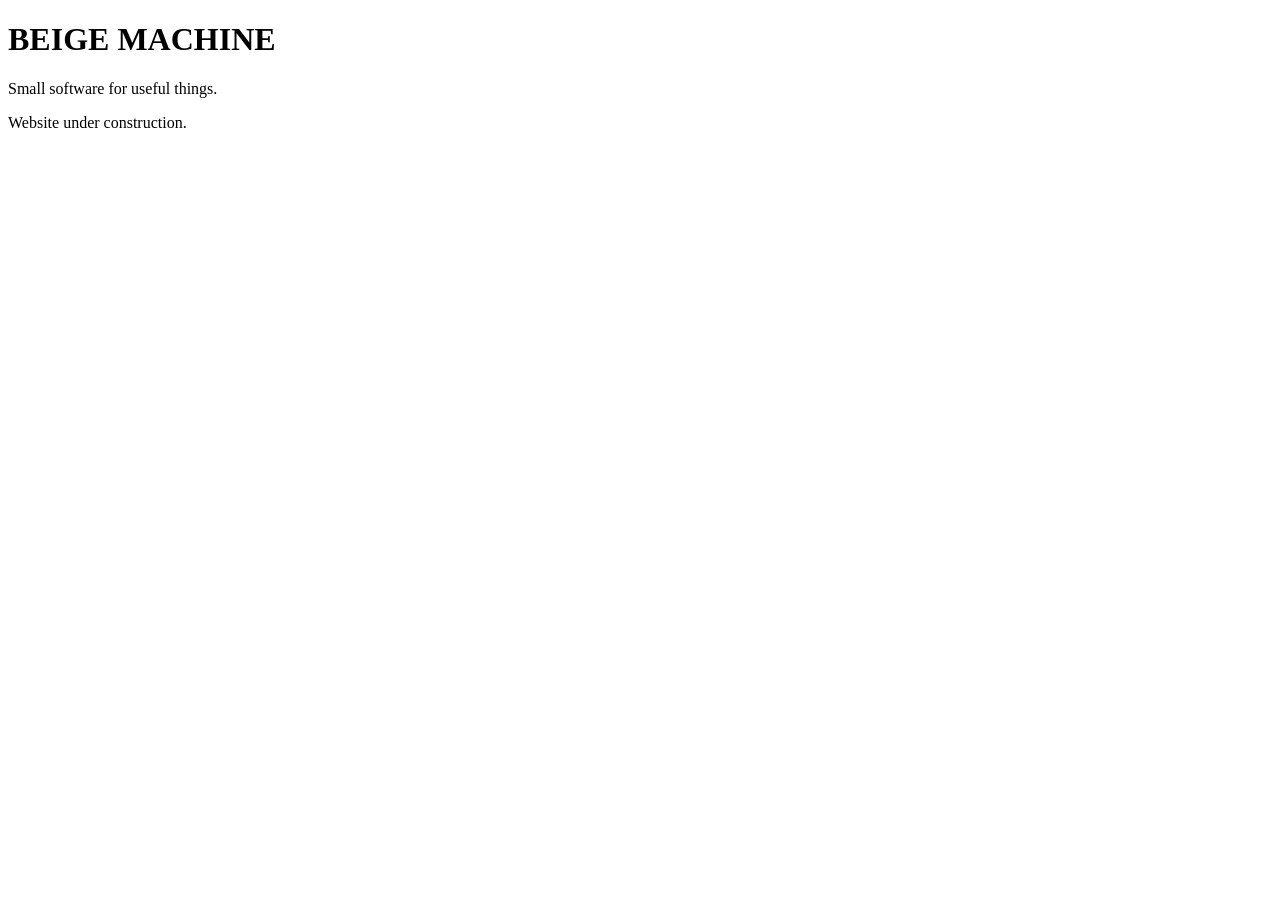
==== index.html @ 0a3298a4 "Create index.html" ====
<!DOCTYPE html>
<html lang="en">
<head>
  <meta charset="UTF-8">
  <meta name="viewport" content="width=device-width, initial-scale=1.0">
  <title>Beige Machine</title>
</head>
<body>
  <h1>BEIGE MACHINE</h1>
  <p>Small software for useful things.</p>
  <p>Website under construction.</p>
</body>
</html>
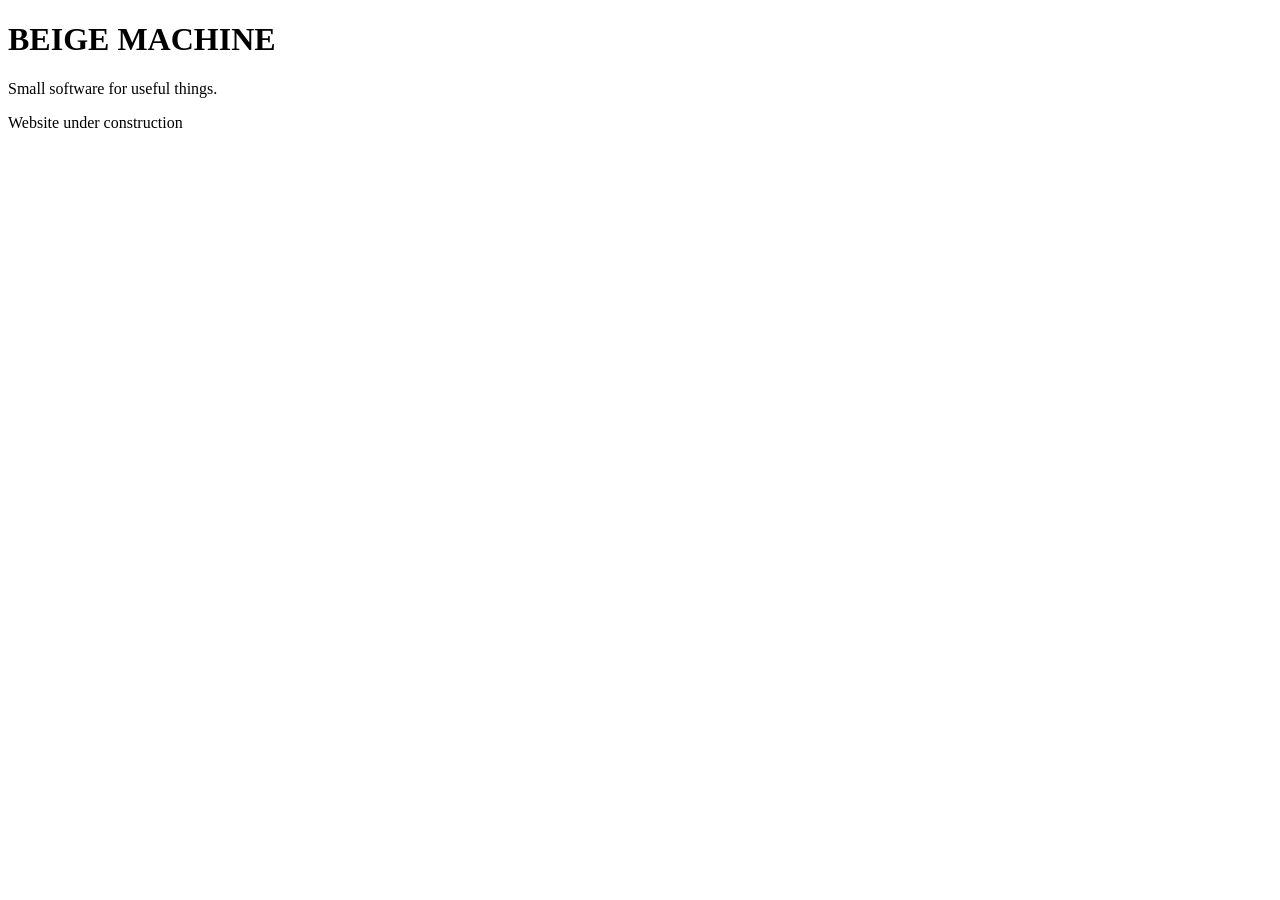
==== commit 4173e84f: "Update index.html" ====
--- a/index.html
+++ b/index.html
@@ -4,10 +4,17 @@
   <meta charset="UTF-8">
   <meta name="viewport" content="width=device-width, initial-scale=1.0">
   <title>Beige Machine</title>
+  <link rel="stylesheet" href="style.css">
 </head>
+
 <body>
-  <h1>BEIGE MACHINE</h1>
-  <p>Small software for useful things.</p>
-  <p>Website under construction.</p>
+  <main>
+    <h1>BEIGE MACHINE</h1>
+    <p class="tagline">Small software for useful things.</p>
+
+    <div class="construction">
+      Website under construction
+    </div>
+  </main>
 </body>
 </html>
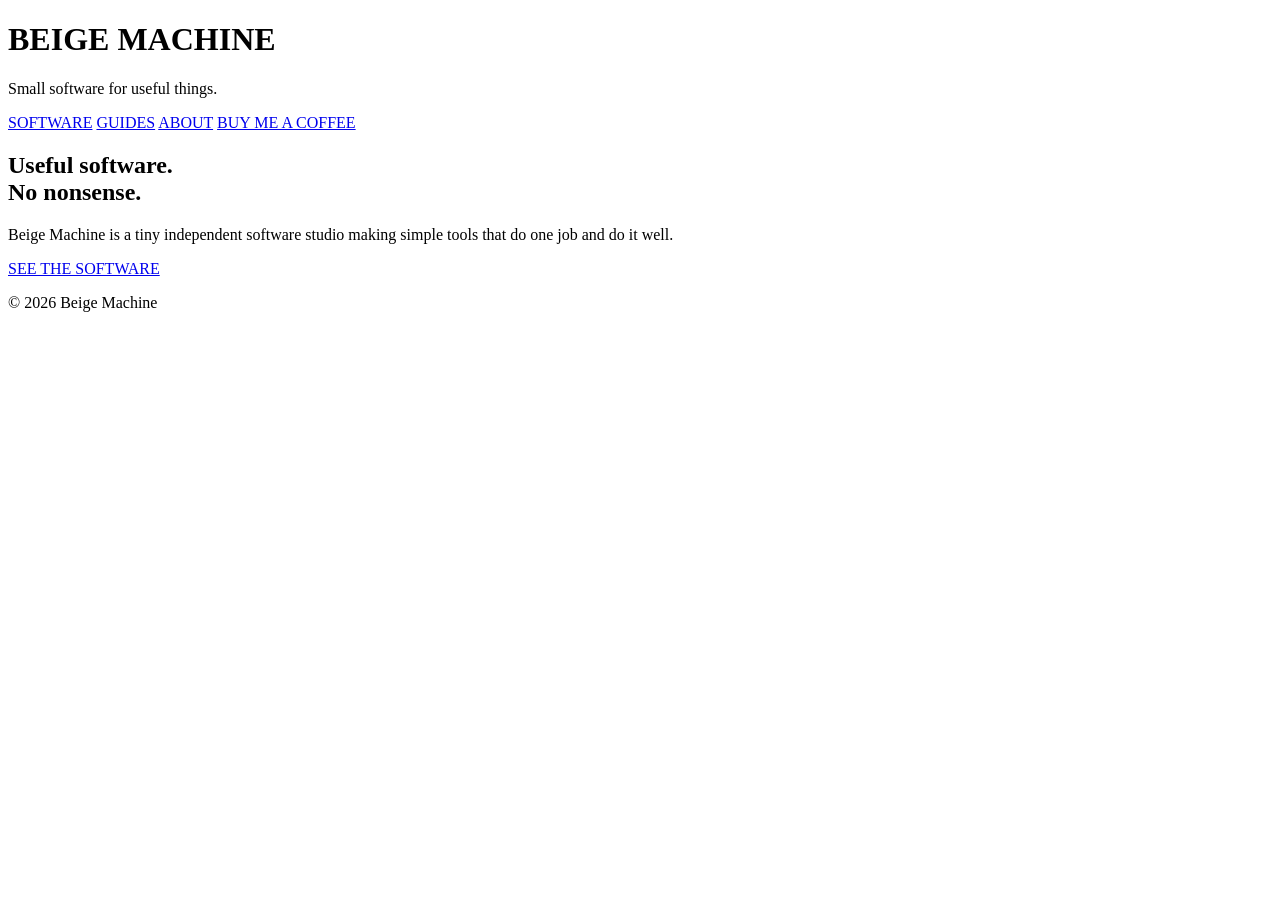
==== commit e216d0e2: "Update index.html" ====
--- a/index.html
+++ b/index.html
@@ -3,18 +3,46 @@
 <head>
   <meta charset="UTF-8">
   <meta name="viewport" content="width=device-width, initial-scale=1.0">
-  <title>Beige Machine</title>
+  <title>Beige Machine — Small software for useful things.</title>
   <link rel="stylesheet" href="style.css">
 </head>
 
 <body>
-  <main>
-    <h1>BEIGE MACHINE</h1>
-    <p class="tagline">Small software for useful things.</p>
 
-    <div class="construction">
-      Website under construction
-    </div>
-  </main>
+  <div class="container">
+
+    <header>
+      <h1>BEIGE MACHINE</h1>
+      <p class="tagline">Small software for useful things.</p>
+
+      <nav>
+        <a href="#">SOFTWARE</a>
+        <a href="#">GUIDES</a>
+        <a href="#">ABOUT</a>
+        <a href="#">BUY ME A COFFEE</a>
+      </nav>
+    </header>
+
+    <main>
+
+      <section class="hero">
+        <h2>Useful software.<br>No nonsense.</h2>
+
+        <p>
+          Beige Machine is a tiny independent software studio
+          making simple tools that do one job and do it well.
+        </p>
+
+        <a class="button" href="#">SEE THE SOFTWARE</a>
+      </section>
+
+    </main>
+
+    <footer>
+      <p>© 2026 Beige Machine</p>
+    </footer>
+
+  </div>
+
 </body>
 </html>
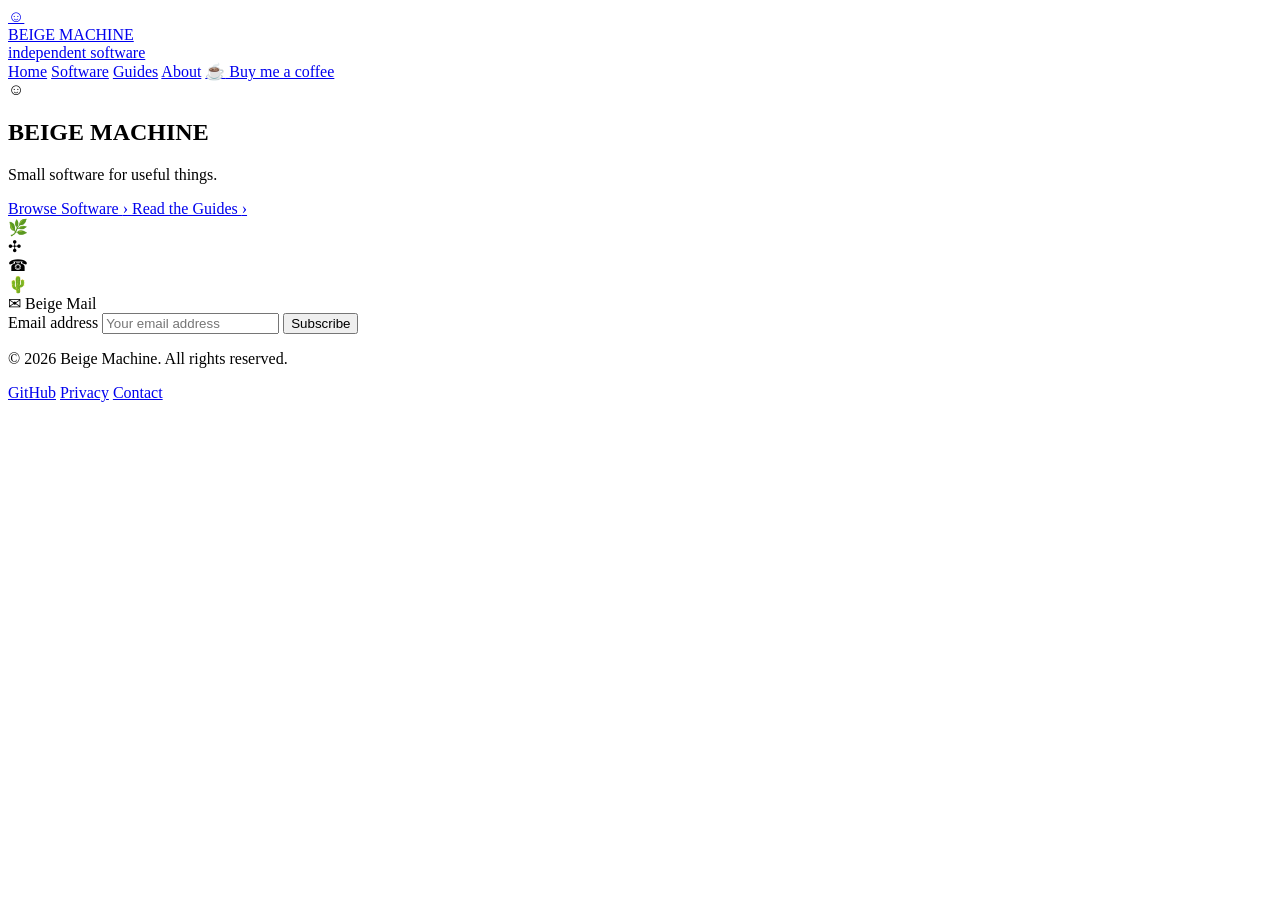
==== commit 695ed007: "Update index.html" ====
--- a/index.html
+++ b/index.html
@@ -9,40 +9,168 @@
 
 <body>
 
-  <div class="container">
+<div class="page">
 
-    <header>
-      <h1>BEIGE MACHINE</h1>
-      <p class="tagline">Small software for useful things.</p>
+    <!-- HEADER -->
+    <header class="site-header">
 
-      <nav>
-        <a href="#">SOFTWARE</a>
-        <a href="#">GUIDES</a>
-        <a href="#">ABOUT</a>
-        <a href="#">BUY ME A COFFEE</a>
-      </nav>
+        <a class="brand" href="#">
+            <div class="brand-computer">
+                <div class="brand-screen">☺</div>
+            </div>
+
+            <div class="brand-text">
+                <div class="brand-name">BEIGE MACHINE</div>
+                <div class="brand-subtitle">independent software</div>
+            </div>
+        </a>
+
+        <nav class="main-nav">
+            <a class="active" href="#">Home</a>
+            <a href="#">Software</a>
+            <a href="#">Guides</a>
+            <a href="#">About</a>
+
+            <span class="nav-divider"></span>
+
+            <a class="coffee" href="#">
+                <span class="coffee-icon">☕</span>
+                Buy me a coffee
+            </a>
+        </nav>
+
     </header>
 
+
+    <!-- MAIN HOMEPAGE -->
     <main>
 
-      <section class="hero">
-        <h2>Useful software.<br>No nonsense.</h2>
+        <section class="hero">
 
-        <p>
-          Beige Machine is a tiny independent software studio
-          making simple tools that do one job and do it well.
-        </p>
+            <div class="hero-computer" aria-hidden="true">
+                <div class="computer-monitor">
+                    <div class="computer-screen">
+                        <div class="smiley">☺</div>
+                    </div>
+                </div>
 
-        <a class="button" href="#">SEE THE SOFTWARE</a>
-      </section>
+                <div class="computer-tower"></div>
+                <div class="computer-keyboard"></div>
+                <div class="computer-mouse"></div>
+            </div>
+
+
+            <h1>BEIGE MACHINE</h1>
+
+            <p class="tagline">
+                Small software for useful things.
+            </p>
+
+
+            <div class="hero-buttons">
+
+                <a class="button button-primary" href="#">
+                    Browse Software
+                    <span>›</span>
+                </a>
+
+                <a class="button button-secondary" href="#">
+                    Read the Guides
+                    <span>›</span>
+                </a>
+
+            </div>
+
+        </section>
+
+
+        <!-- RETRO DESK -->
+        <section class="desk" aria-hidden="true">
+
+            <div class="desk-left">
+
+                <div class="plant">
+                    <div class="plant-leaves">🌿</div>
+                    <div class="plant-pot"></div>
+                </div>
+
+                <div class="disk-stack">
+                    <div class="disk"></div>
+                    <div class="disk"></div>
+                    <div class="disk"></div>
+                    <div class="disk"></div>
+                </div>
+
+                <div class="fan">
+                    <div class="fan-head">✣</div>
+                    <div class="fan-stand"></div>
+                </div>
+
+            </div>
+
+
+            <div class="desk-right">
+
+                <div class="telephone">
+                    ☎
+                </div>
+
+                <div class="cactus">
+                    🌵
+                </div>
+
+            </div>
+
+        </section>
+
+
+        <!-- BEIGE MAIL -->
+        <section class="beige-mail">
+
+            <div class="mail-title">
+                <span class="mail-icon">✉</span>
+                <span>Beige Mail</span>
+            </div>
+
+            <form class="mail-form">
+
+                <label class="sr-only" for="email">
+                    Email address
+                </label>
+
+                <input
+                    id="email"
+                    type="email"
+                    placeholder="Your email address"
+                >
+
+                <button type="submit">
+                    Subscribe
+                </button>
+
+            </form>
+
+        </section>
 
     </main>
 
-    <footer>
-      <p>© 2026 Beige Machine</p>
+
+    <!-- FOOTER -->
+    <footer class="site-footer">
+
+        <p>
+            © 2026 Beige Machine. All rights reserved.
+        </p>
+
+        <nav class="footer-links">
+            <a href="#">GitHub</a>
+            <a href="#">Privacy</a>
+            <a href="#">Contact</a>
+        </nav>
+
     </footer>
 
-  </div>
+</div>
 
 </body>
 </html>
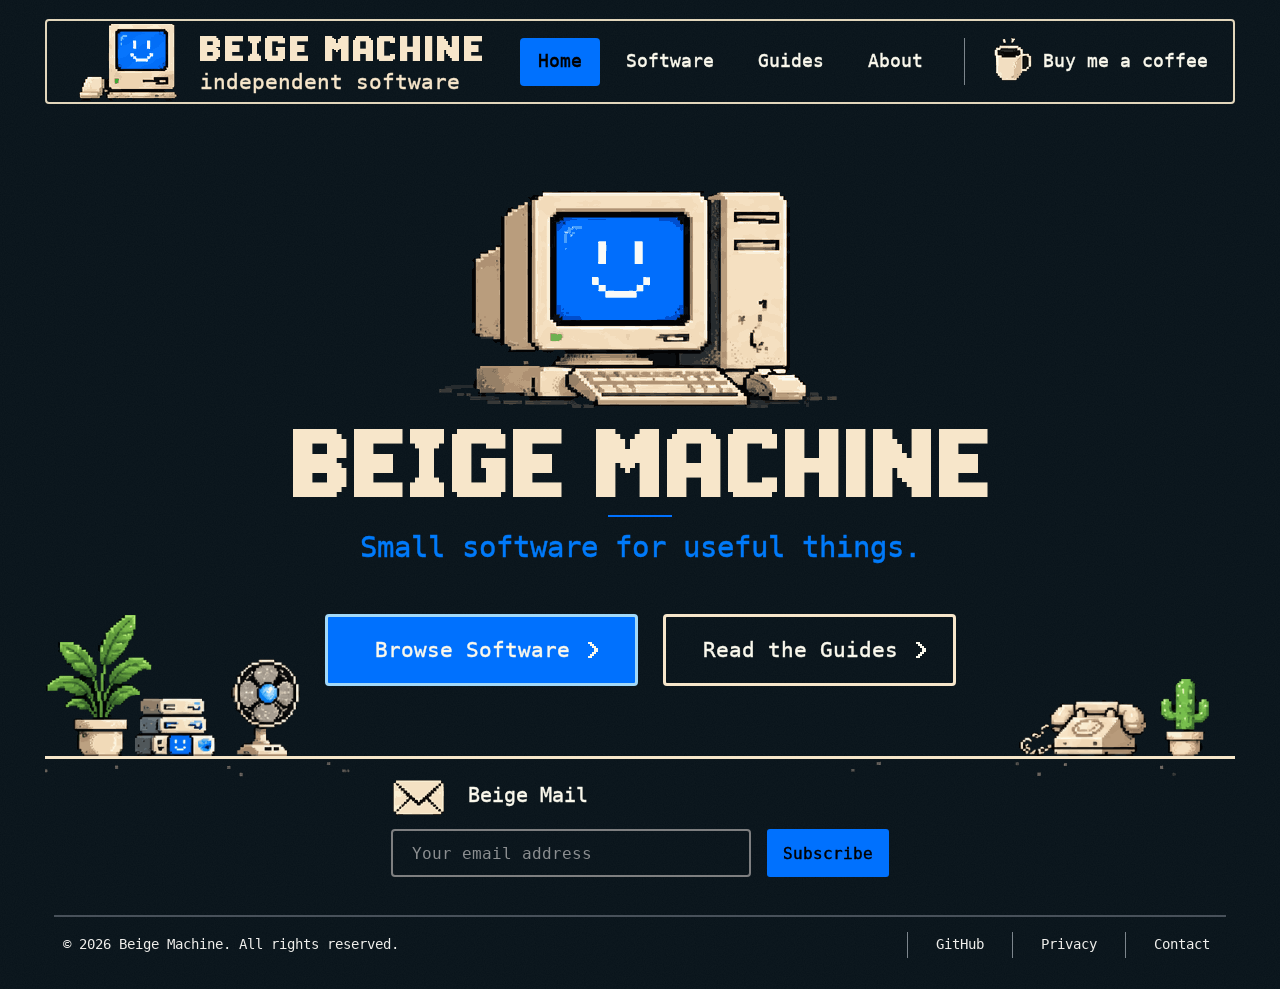
==== commit 360758d7: "Add finished Beige Machine website Replaces the early homepage draft with the finished static site: " ====
--- a/index.html
+++ b/index.html
@@ -1,176 +1,110 @@
 <!DOCTYPE html>
-<html lang="en">
+<html lang="en-GB">
 <head>
-  <meta charset="UTF-8">
-  <meta name="viewport" content="width=device-width, initial-scale=1.0">
-  <title>Beige Machine — Small software for useful things.</title>
+  <meta charset="utf-8">
+  <meta name="viewport" content="width=device-width, initial-scale=1">
+  <title>Beige Machine — independent software</title>
+  <meta name="description" content="Beige Machine is an independent software studio. Small software for useful things.">
+  <meta name="theme-color" content="#071219">
+  <link rel="icon" type="image/png" href="assets/img/logo-computer.png">
+  <link rel="preload" href="assets/fonts/beige-pixel.woff" as="font" type="font/woff" crossorigin>
+  <link rel="preload" href="assets/fonts/dejavu-sans-mono.woff" as="font" type="font/woff" crossorigin>
   <link rel="stylesheet" href="style.css">
 </head>
+<body>
+  <a class="skip-link" href="#main">Skip to content</a>
 
-<body>
+  <!-- ============ Header ============ -->
+  <header class="site-header">
+    <a class="brand" href="./" aria-label="Beige Machine — home">
+      <img class="brand__logo pixel" src="assets/img/logo-computer.png"
+           srcset="assets/img/logo-computer.png 1x, assets/img/logo-computer@2x.png 2x"
+           width="99" height="77" alt="">
+      <span class="brand__text">
+        <span class="brand__name">BEIGE MACH<span class="alt-i">I</span>NE</span>
+        <span class="brand__tag">independent software</span>
+      </span>
+    </a>
 
-<div class="page">
+    <nav class="site-nav" aria-label="Main">
+      <ul class="site-nav__list">
+        <li><a class="site-nav__link is-active" href="./" aria-current="page">Home</a></li>
+        <li><a class="site-nav__link" href="software/">Software</a></li>
+        <li><a class="site-nav__link" href="guides/">Guides</a></li>
+        <li><a class="site-nav__link" href="about/">About</a></li>
+      </ul>
+      <!-- LAUNCH TODO: replace with the real Buy Me a Coffee URL -->
+      <a class="coffee" href="#REPLACE-WITH-BUY-ME-A-COFFEE-URL" rel="noopener">
+        <img class="coffee__icon pixel" src="assets/img/icon-coffee.png"
+             srcset="assets/img/icon-coffee.png 1x, assets/img/icon-coffee@2x.png 2x"
+             width="38" height="44" alt="">
+        <span>Buy me a coffee</span>
+      </a>
+    </nav>
+  </header>
 
-    <!-- HEADER -->
-    <header class="site-header">
+  <main id="main">
+    <!-- ============ Hero ============ -->
+    <section class="hero" aria-labelledby="hero-title">
+      <img class="hero__computer pixel" src="assets/img/hero-computer.png"
+           srcset="assets/img/hero-computer.png 1x, assets/img/hero-computer@2x.png 2x"
+           width="398" height="217" alt="A beige retro computer with a smiling blue screen">
 
-        <a class="brand" href="#">
-            <div class="brand-computer">
-                <div class="brand-screen">☺</div>
-            </div>
+      <h1 class="hero__title" id="hero-title">BEIGE MACH<span class="alt-i">I</span>NE</h1>
+      <p class="hero__tagline">Small software for useful things.</p>
 
-            <div class="brand-text">
-                <div class="brand-name">BEIGE MACHINE</div>
-                <div class="brand-subtitle">independent software</div>
-            </div>
-        </a>
+      <div class="hero__actions">
+        <a class="btn btn--primary" href="software/">Browse Software <span class="btn__chevron" aria-hidden="true"></span></a>
+        <a class="btn btn--outline" href="guides/">Read the Guides <span class="btn__chevron" aria-hidden="true"></span></a>
+      </div>
+    </section>
 
-        <nav class="main-nav">
-            <a class="active" href="#">Home</a>
-            <a href="#">Software</a>
-            <a href="#">Guides</a>
-            <a href="#">About</a>
+    <!-- ============ Desk ============ -->
+    <div class="desk" aria-hidden="true">
+      <div class="desk__group desk__group--left">
+        <img class="desk__item desk__item--plant pixel" src="assets/img/desk-plant.png"
+             srcset="assets/img/desk-plant.png 1x, assets/img/desk-plant@2x.png 2x" width="130" height="173" alt="">
+        <img class="desk__item desk__item--drives pixel" src="assets/img/desk-drives.png"
+             srcset="assets/img/desk-drives.png 1x, assets/img/desk-drives@2x.png 2x" width="99" height="71" alt="">
+        <img class="desk__item desk__item--fan pixel" src="assets/img/desk-fan.png"
+             srcset="assets/img/desk-fan.png 1x, assets/img/desk-fan@2x.png 2x" width="85" height="119" alt="">
+      </div>
+      <div class="desk__group desk__group--right">
+        <img class="desk__item desk__item--phone pixel" src="assets/img/desk-telephone.png"
+             srcset="assets/img/desk-telephone.png 1x, assets/img/desk-telephone@2x.png 2x" width="157" height="69" alt="">
+        <img class="desk__item desk__item--cactus pixel" src="assets/img/desk-cactus.png"
+             srcset="assets/img/desk-cactus.png 1x, assets/img/desk-cactus@2x.png 2x" width="60" height="95" alt="">
+      </div>
+    </div>
 
-            <span class="nav-divider"></span>
+    <!-- ============ Beige Mail ============ -->
+    <section class="mail" aria-labelledby="mail-title">
+      <h2 class="mail__title" id="mail-title">
+        <img class="mail__icon pixel" src="assets/img/icon-mail.png"
+             srcset="assets/img/icon-mail.png 1x, assets/img/icon-mail@2x.png 2x" width="51" height="36" alt="">
+        <span>Beige Mail</span>
+      </h2>
+      <!-- Not connected to a mailing-list service yet: submission is disabled
+           until a provider (e.g. Buttondown, Mailchimp) is chosen. -->
+      <form class="mail__form" name="beige-mail" action="#" method="post" data-mail-form>
+        <label class="visually-hidden" for="mail-email">Email address</label>
+        <input class="mail__input" id="mail-email" type="email" name="email" placeholder="Your email address" autocomplete="email" required>
+        <button class="mail__button" type="submit">Subscribe</button>
+      </form>
+    </section>
+  </main>
 
-            <a class="coffee" href="#">
-                <span class="coffee-icon">☕</span>
-                Buy me a coffee
-            </a>
-        </nav>
+  <!-- ============ Footer ============ -->
+  <footer class="site-footer">
+    <p class="site-footer__copy">&copy; 2026 Beige Machine. All rights reserved.</p>
+    <ul class="site-footer__links">
+      <!-- LAUNCH TODO: replace with the real Beige Machine GitHub URL -->
+      <li><a href="#REPLACE-WITH-GITHUB-URL" rel="noopener">GitHub</a></li>
+      <li><a href="privacy/">Privacy</a></li>
+      <li><a href="contact/">Contact</a></li>
+    </ul>
+  </footer>
 
-    </header>
-
-
-    <!-- MAIN HOMEPAGE -->
-    <main>
-
-        <section class="hero">
-
-            <div class="hero-computer" aria-hidden="true">
-                <div class="computer-monitor">
-                    <div class="computer-screen">
-                        <div class="smiley">☺</div>
-                    </div>
-                </div>
-
-                <div class="computer-tower"></div>
-                <div class="computer-keyboard"></div>
-                <div class="computer-mouse"></div>
-            </div>
-
-
-            <h1>BEIGE MACHINE</h1>
-
-            <p class="tagline">
-                Small software for useful things.
-            </p>
-
-
-            <div class="hero-buttons">
-
-                <a class="button button-primary" href="#">
-                    Browse Software
-                    <span>›</span>
-                </a>
-
-                <a class="button button-secondary" href="#">
-                    Read the Guides
-                    <span>›</span>
-                </a>
-
-            </div>
-
-        </section>
-
-
-        <!-- RETRO DESK -->
-        <section class="desk" aria-hidden="true">
-
-            <div class="desk-left">
-
-                <div class="plant">
-                    <div class="plant-leaves">🌿</div>
-                    <div class="plant-pot"></div>
-                </div>
-
-                <div class="disk-stack">
-                    <div class="disk"></div>
-                    <div class="disk"></div>
-                    <div class="disk"></div>
-                    <div class="disk"></div>
-                </div>
-
-                <div class="fan">
-                    <div class="fan-head">✣</div>
-                    <div class="fan-stand"></div>
-                </div>
-
-            </div>
-
-
-            <div class="desk-right">
-
-                <div class="telephone">
-                    ☎
-                </div>
-
-                <div class="cactus">
-                    🌵
-                </div>
-
-            </div>
-
-        </section>
-
-
-        <!-- BEIGE MAIL -->
-        <section class="beige-mail">
-
-            <div class="mail-title">
-                <span class="mail-icon">✉</span>
-                <span>Beige Mail</span>
-            </div>
-
-            <form class="mail-form">
-
-                <label class="sr-only" for="email">
-                    Email address
-                </label>
-
-                <input
-                    id="email"
-                    type="email"
-                    placeholder="Your email address"
-                >
-
-                <button type="submit">
-                    Subscribe
-                </button>
-
-            </form>
-
-        </section>
-
-    </main>
-
-
-    <!-- FOOTER -->
-    <footer class="site-footer">
-
-        <p>
-            © 2026 Beige Machine. All rights reserved.
-        </p>
-
-        <nav class="footer-links">
-            <a href="#">GitHub</a>
-            <a href="#">Privacy</a>
-            <a href="#">Contact</a>
-        </nav>
-
-    </footer>
-
-</div>
-
+  <script src="assets/js/site.js" defer></script>
 </body>
 </html>
--- a/style.css
+++ b/style.css
@@ -0,0 +1,1203 @@
+/* ==========================================================================
+   Beige Machine — site styles
+   Shared: tokens, base, header, buttons, desk, footer.
+   Homepage: tuned 1:1 against the master design (1536 × 1024).
+   Inner pages: page intro, product cards, product pages.
+   ========================================================================== */
+
+/* ---------- Fonts (self-hosted) ---------- */
+
+/* Custom pixel display face, built from the master lettering.
+   "ss01" swaps in the plain I used in "MACHINE". */
+@font-face {
+  font-family: "Beige Pixel";
+  src: url("assets/fonts/beige-pixel.woff") format("woff");
+  font-weight: 400;
+  font-style: normal;
+  font-display: block;
+}
+
+@font-face {
+  font-family: "BM Mono";
+  src: url("assets/fonts/dejavu-sans-mono.woff") format("woff");
+  font-weight: 400;
+  font-style: normal;
+  font-display: swap;
+}
+
+/* ---------- Design tokens ---------- */
+:root {
+  --bg: #071219;
+  --cream: #f7e6ca;
+  --cream-line: #f6e6c9;
+  --text: #faf8ec;
+  --text-soft: #efeeeb;
+  --blue: #0071fe;
+  --blue-text: #007afa;
+  --blue-edge: #a3d9f8;
+  --grey: #7e7f80;
+  --rule: #48515a;
+  --sep: #7d868d;
+  --muted: #b3bbc1;
+  --card-line: rgba(226, 214, 187, .38);
+
+  --font-pixel: "Beige Pixel", "Courier New", monospace;
+  --font-mono: "BM Mono", "DejaVu Sans Mono", Menlo, Consolas, monospace;
+
+  --gutter: 45px;
+  --page: min(1446px, calc(100% - 2 * var(--gutter)));
+}
+
+/* ---------- Base ---------- */
+*,
+*::before,
+*::after { box-sizing: border-box; }
+
+html { -webkit-text-size-adjust: 100%; }
+
+body {
+  margin: 0;
+  min-height: 100vh;
+  background-color: var(--bg);
+  /* very faint grain, like the master */
+  background-image: url("data:image/svg+xml,%3Csvg xmlns='http://www.w3.org/2000/svg' width='160' height='160'%3E%3Cfilter id='n'%3E%3CfeTurbulence type='fractalNoise' baseFrequency='.9' numOctaves='2' stitchTiles='stitch'/%3E%3CfeColorMatrix values='0 0 0 0 1  0 0 0 0 1  0 0 0 0 1  0 0 0 .035 0'/%3E%3C/filter%3E%3Crect width='100%25' height='100%25' filter='url(%23n)'/%3E%3C/svg%3E");
+  color: var(--text);
+  font-family: var(--font-mono);
+  font-size: 18px;
+  line-height: 1.4;
+  -webkit-font-smoothing: antialiased;
+  display: flex;
+  flex-direction: column;
+}
+
+main { flex: 1 0 auto; }
+
+img { display: block; max-width: 100%; height: auto; }
+
+/* Keep pixel art crisp when it is scaled up (hi-dpi, zoom) */
+.pixel { image-rendering: pixelated; }
+
+a { color: inherit; text-decoration: none; }
+
+a:focus-visible,
+button:focus-visible,
+input:focus-visible {
+  outline: 2px dashed var(--cream);
+  outline-offset: 3px;
+}
+
+.visually-hidden {
+  position: absolute !important;
+  width: 1px; height: 1px;
+  margin: -1px; padding: 0; border: 0;
+  overflow: hidden;
+  clip: rect(0 0 0 0);
+  white-space: nowrap;
+}
+
+.skip-link {
+  position: absolute;
+  left: 16px; top: -60px;
+  z-index: 10;
+  padding: 8px 14px;
+  background: var(--blue);
+  color: #000;
+  border-radius: 4px;
+}
+.skip-link:focus { top: 12px; }
+
+/* The master's monospace is a touch heavier than DejaVu Book;
+   a hairline stroke matches its weight without a second font file. */
+.brand__tag,
+.site-nav__link,
+.coffee,
+.hero__tagline,
+.btn,
+.mail__title,
+.mail__button {
+  -webkit-text-stroke: 0.45px currentColor;
+}
+
+/* Plain "I" in MACHINE (matches the master lettering) */
+.alt-i { font-feature-settings: "ss01" 1; }
+
+/* ==========================================================================
+   Header
+   ========================================================================== */
+.site-header {
+  width: var(--page);
+  height: 85px;
+  margin: 19px auto 0;
+  padding: 0 25px 0 32px;
+  border: 2px solid #e2d6bb;
+  border-radius: 4px;
+  display: flex;
+  align-items: center;
+  justify-content: space-between;
+  gap: 24px;
+}
+
+.brand {
+  display: flex;
+  align-items: center;
+  gap: 22px;
+  flex-shrink: 0;
+}
+
+.brand__logo {
+  width: 99px;
+  margin-top: 2px;
+}
+
+.brand__text {
+  display: flex;
+  flex-direction: column;
+  padding-top: 5px;
+}
+
+.brand__name {
+  font-family: var(--font-pixel);
+  font-size: 36px;
+  line-height: 25px;
+  letter-spacing: 0.022em;
+  color: var(--cream);
+  white-space: nowrap;
+}
+
+.brand__tag {
+  margin-top: 10px;
+  font-size: 21.2px;
+  line-height: 1;
+  color: var(--cream);
+  white-space: nowrap;
+}
+
+.site-nav {
+  display: flex;
+  align-items: center;
+}
+
+.site-nav__list {
+  display: flex;
+  align-items: center;
+  gap: 8px;
+  margin: 0;
+  padding: 0;
+  list-style: none;
+}
+
+.site-nav__link {
+  display: flex;
+  align-items: center;
+  height: 48px;
+  padding: 0 18px;
+  border-radius: 4px;
+  font-size: 17.7px;
+  color: var(--text);
+  transition: background-color .15s, color .15s;
+}
+
+.site-nav__link:hover { color: var(--cream); background: rgba(247, 230, 202, .08); }
+
+.site-nav__link.is-active {
+  background: var(--blue);
+  color: #000;
+}
+
+.coffee {
+  display: flex;
+  align-items: center;
+  gap: 11px;
+  margin-left: 23px;
+  padding-left: 29px;
+  border-left: 1px solid var(--sep);
+  height: 47px;
+  font-size: 17.7px;
+  color: var(--text);
+  white-space: nowrap;
+}
+
+.coffee:hover { color: var(--cream); }
+
+.coffee__icon { width: 38px; margin-top: -6px; }
+
+/* ==========================================================================
+   Hero
+   ========================================================================== */
+.hero {
+  display: flex;
+  flex-direction: column;
+  align-items: center;
+  text-align: center;
+  padding-top: 87px;
+}
+
+.hero__computer {
+  width: 398px;
+  margin-left: -4px; /* optical centring (shadow extends right) */
+}
+
+.hero__title {
+  margin: 21px 0 0 6px;
+  font-family: var(--font-pixel);
+  font-weight: 400;
+  font-size: 97px;
+  line-height: 68px;
+  letter-spacing: -0.021em;
+  margin-right: -0.021em; /* compensate trailing letter-spacing */
+  color: var(--cream);
+  white-space: nowrap;
+}
+
+.hero__title::after {
+  content: "";
+  display: block;
+  width: 64px;
+  height: 2px;
+  margin: 18px auto 0;
+  position: relative;
+  left: -4px;
+  background: var(--blue);
+}
+
+.hero__tagline {
+  margin: 12px 0 0;
+  font-size: 28.6px;
+  line-height: 36px;
+  color: var(--blue-text);
+}
+
+.hero__actions {
+  display: flex;
+  justify-content: center;
+  gap: 25px;
+  margin-top: 49px;
+}
+
+/* ---------- Buttons ---------- */
+.btn {
+  display: inline-flex;
+  align-items: center;
+  justify-content: center;
+  gap: 18px;
+  height: 72px;
+  padding: 0 40px 0 50px;
+  border: 3px solid;
+  border-radius: 4px;
+  font-size: 21px;
+  line-height: 1;
+  white-space: nowrap;
+  transition: transform .12s, background-color .15s, box-shadow .15s;
+}
+
+.btn--primary {
+  width: 313px;
+  background: var(--blue);
+  border-color: var(--blue-edge);
+  color: var(--text);
+}
+
+.btn--outline {
+  width: 293px;
+  border-color: var(--cream);
+  color: var(--text);
+}
+
+.btn:hover { transform: translateY(-2px); }
+.btn--primary:hover { background: #1a80ff; }
+.btn--outline:hover { background: rgba(247, 230, 202, .07); }
+.btn:active { transform: translateY(0); }
+
+/* Pixel chevron, drawn with a mask so it follows currentColor */
+.btn__chevron {
+  width: 10px;
+  height: 16px;
+  flex-shrink: 0;
+  background: currentColor;
+  -webkit-mask: url("data:image/svg+xml,%3Csvg xmlns='http://www.w3.org/2000/svg' viewBox='0 0 5 8' shape-rendering='crispEdges'%3E%3Cpath d='M0 0h2v1h1v1h1v1h1v2H4v1H3v1H2v1H0V7h1V6h1V5h1V3H2V2H1V1H0z'/%3E%3C/svg%3E") center / contain no-repeat;
+          mask: url("data:image/svg+xml,%3Csvg xmlns='http://www.w3.org/2000/svg' viewBox='0 0 5 8' shape-rendering='crispEdges'%3E%3Cpath d='M0 0h2v1h1v1h1v1h1v2H4v1H3v1H2v1H0V7h1V6h1V5h1V3H2V2H1V1H0z'/%3E%3C/svg%3E") center / contain no-repeat;
+}
+
+/* ==========================================================================
+   Desk
+   ========================================================================== */
+.desk {
+  position: relative;
+  width: var(--page);
+  margin: -71px auto 0;  /* desk objects rise up beside the buttons */
+  height: 177px;         /* tallest object (plant) + line */
+  display: flex;
+  justify-content: space-between;
+  align-items: flex-end;
+  border-bottom: 3px solid var(--cream-line);
+  pointer-events: none;
+}
+
+/* the faint specks under the desk line */
+.desk::after {
+  content: "";
+  position: absolute;
+  left: 0; right: 0;
+  top: calc(100% + 2px);
+  height: 19px;
+  background: url("assets/img/desk-specks.png") center top / 1446px 19px no-repeat;
+}
+
+.desk__group {
+  display: flex;
+  align-items: flex-end;
+}
+
+.desk__group--left  { padding-left: 1px; }
+.desk__group--right { padding-right: 26px; }
+
+.desk__item--plant  { width: 130px; }
+.desk__item--drives { width: 99px;  margin-left: -17px; }
+.desk__item--fan    { width: 85px;  margin-left: 15px; }
+.desk__item--phone  { width: 157px; }
+.desk__item--cactus { width: 60px;  margin-left: 14px; }
+
+/* ==========================================================================
+   Beige Mail
+   ========================================================================== */
+.mail {
+  width: 498px;
+  max-width: calc(100% - 2 * var(--gutter));
+  margin: 21px auto 0;
+}
+
+.mail__title {
+  display: flex;
+  align-items: center;
+  gap: 24px;
+  margin: 0 0 13px 2px;
+  font-size: 20px;
+  font-weight: 400;
+  line-height: 36px;
+  color: var(--text);
+}
+
+.mail__icon { width: 51px; }
+.mail__title span { position: relative; top: -3px; }
+
+.mail__form {
+  display: flex;
+  gap: 16px;
+}
+
+.mail__input {
+  flex: 1 1 auto;
+  min-width: 0;
+  height: 48px;
+  padding: 0 19px;
+  border: 2px solid var(--grey);
+  border-radius: 4px;
+  background: transparent;
+  color: var(--text);
+  font: inherit;
+  font-size: 16px;
+}
+
+.mail__input::placeholder { color: #8b8e90; opacity: 1; }
+.mail__input:focus { border-color: var(--cream); outline: none; }
+
+.mail__button {
+  flex: 0 0 122px;
+  height: 48px;
+  border: 0;
+  border-radius: 3px;
+  background: var(--blue);
+  color: #000;
+  font: inherit;
+  font-size: 15.5px;
+  padding-top: 5px;
+  cursor: pointer;
+  transition: background-color .15s;
+}
+
+.mail__button:hover { background: #1a80ff; }
+
+/* ==========================================================================
+   Footer
+   ========================================================================== */
+.site-footer {
+  width: calc(var(--page) - 18px);
+  margin: 38px auto 0;
+  padding: 15px 16px 31px 9px;
+  border-top: 2px solid var(--rule);
+  display: flex;
+  align-items: center;
+  justify-content: space-between;
+  gap: 16px;
+  font-size: 14.2px;
+  color: var(--text-soft);
+}
+
+.site-footer__copy { margin: 0; }
+
+.site-footer__links {
+  display: flex;
+  margin: 0;
+  padding: 0;
+  list-style: none;
+}
+
+.site-footer__links li {
+  display: flex;
+  align-items: center;
+}
+
+.site-footer__links li::before {
+  content: "";
+  width: 1px;
+  height: 26px;
+  margin: 0 28px;
+  background: var(--sep);
+}
+
+.site-footer__links a:hover { color: var(--cream); }
+
+/* ==========================================================================
+   Inner pages (Software, product pages)
+   ========================================================================== */
+
+/* ---------- Page intro ---------- */
+.page-intro {
+  display: flex;
+  flex-direction: column;
+  align-items: center;
+  text-align: center;
+  padding-top: 87px;
+}
+
+.page-title {
+  margin: 0;
+  font-family: var(--font-pixel);
+  font-weight: 400;
+  font-size: 68px;
+  line-height: 48px;
+  letter-spacing: -0.02em;
+  color: var(--cream);
+  white-space: nowrap;
+}
+
+.page-title::after {
+  content: "";
+  display: block;
+  width: 64px;
+  height: 2px;
+  margin: 18px auto 0;
+  background: var(--blue);
+}
+
+.page-lede {
+  max-width: calc(100vw - 2 * var(--gutter));
+  margin: 12px 0 0;
+  text-wrap: balance;
+  font-size: 24px;
+  line-height: 1.4;
+  color: var(--blue-text);
+  -webkit-text-stroke: 0.4px currentColor;
+}
+
+.breadcrumb {
+  width: var(--page);
+  margin: 26px auto 0;
+  padding: 0 4px;
+  font-size: 15px;
+  color: var(--muted);
+}
+
+.breadcrumb a { color: var(--cream); }
+.breadcrumb a:hover { text-decoration: underline; text-underline-offset: 4px; }
+.breadcrumb span[aria-hidden] { margin: 0 8px; color: var(--sep); }
+
+/* ---------- Smaller button variant ---------- */
+.btn--small {
+  width: 210px;
+  height: 54px;
+  padding: 0 20px;
+  gap: 14px;
+  font-size: 17px;
+  border-width: 2px;
+}
+
+.btn--small .btn__chevron { width: 8px; height: 13px; }
+
+/* ---------- Product list (Software page) ---------- */
+.product-list {
+  width: min(980px, var(--page));
+  margin: 72px auto 0;
+  display: grid;
+  gap: 28px;
+}
+
+.product-card {
+  display: grid;
+  grid-template-columns: auto 1fr auto;
+  align-items: center;
+  gap: 36px;
+  padding: 32px 36px;
+  border: 2px solid #e2d6bb;
+  border-radius: 4px;
+}
+
+.product-card__icon-link { display: block; }
+.product-card__icon { width: 96px; }   /* 3 × the 32px sprite */
+
+.product-card__meta {
+  margin: 0 0 6px;
+  font-size: 15px;
+  color: var(--blue-text);
+}
+
+.product-card__name {
+  margin: 0;
+  font-size: 30px;
+  font-weight: 400;
+  line-height: 1.2;
+  color: var(--cream);
+  -webkit-text-stroke: 0.5px currentColor;
+}
+
+.product-card__name a:hover { text-decoration: underline; text-underline-offset: 6px; text-decoration-thickness: 2px; }
+
+.product-card__summary {
+  max-width: 46ch;
+  margin: 10px 0 0;
+  font-size: 17px;
+  line-height: 1.55;
+  color: var(--muted);
+}
+
+.product-card__actions {
+  display: flex;
+  flex-direction: column;
+  gap: 14px;
+}
+
+/* ---------- Product hero (product pages) ---------- */
+.product-hero {
+  display: flex;
+  flex-direction: column;
+  align-items: center;
+  text-align: center;
+  padding-top: 44px;
+}
+
+.product-hero__icon {
+  width: 128px;           /* 4 × the 32px sprite */
+  margin-bottom: 30px;
+}
+
+.product-hero__meta {
+  margin: 12px 0 0;
+  font-size: 16px;
+  color: var(--muted);
+}
+
+.product-hero .hero__actions { margin-top: 38px; }
+
+/* ---------- Content sections ---------- */
+.section {
+  width: min(1100px, var(--page));
+  margin: 116px auto 0;
+}
+
+.section__title {
+  margin: 0 0 50px;
+  font-family: var(--font-pixel);
+  font-weight: 400;
+  font-size: 36px;
+  line-height: 25px;
+  letter-spacing: 0.02em;
+  text-align: center;
+  color: var(--cream);
+}
+
+.section__title::after {
+  content: "";
+  display: block;
+  width: 48px;
+  height: 2px;
+  margin: 16px auto 0;
+  background: var(--blue);
+}
+
+/* feature cards */
+.feature-grid {
+  display: grid;
+  grid-template-columns: repeat(3, 1fr);
+  gap: 24px;
+  margin: 0;
+  padding: 0;
+  list-style: none;
+}
+
+.feature {
+  padding: 26px 26px 28px;
+  border: 2px solid var(--card-line);
+  border-radius: 4px;
+}
+
+.feature__title {
+  display: flex;
+  align-items: flex-start;
+  gap: 12px;
+  margin: 0 0 12px;
+  font-size: 19px;
+  font-weight: 400;
+  color: var(--cream);
+  -webkit-text-stroke: 0.4px currentColor;
+}
+
+.feature__title::before {        /* small blue pixel bullet */
+  content: "";
+  flex: 0 0 10px;
+  height: 10px;
+  margin-top: 0.42em;
+  background: var(--blue);
+}
+
+.feature__text {
+  margin: 0;
+  font-size: 16px;
+  line-height: 1.55;
+  color: var(--muted);
+}
+
+.feature__text code {
+  font-family: inherit;
+  color: var(--cream);
+}
+
+/* numbered steps */
+.steps {
+  display: grid;
+  grid-template-columns: repeat(3, 1fr);
+  gap: 36px;
+  margin: 0;
+  padding: 0;
+  list-style: none;
+  text-align: center;
+}
+
+.step__num {
+  display: inline-grid;
+  place-items: center;
+  width: 60px;
+  height: 60px;
+  border: 3px solid var(--blue-edge);
+  border-radius: 4px;
+  background: var(--blue);
+  color: var(--text);
+  font-family: var(--font-pixel);
+  font-size: 34px;
+  line-height: 1;
+  padding-top: 1px;
+}
+
+.step__title {
+  margin: 20px 0 10px;
+  font-size: 20px;
+  font-weight: 400;
+  color: var(--cream);
+  -webkit-text-stroke: 0.4px currentColor;
+}
+
+.step__text {
+  max-width: 30ch;
+  margin: 0 auto;
+  font-size: 16px;
+  line-height: 1.55;
+  color: var(--muted);
+}
+
+/* download band */
+.download-band {
+  width: min(980px, var(--page));
+  margin: 116px auto 0;
+  display: flex;
+  align-items: center;
+  gap: 28px;
+  padding: 28px 36px;
+  border: 2px solid #e2d6bb;
+  border-radius: 4px;
+}
+
+.download-band__icon { width: 64px; flex-shrink: 0; }   /* 2 × sprite */
+
+.download-band__text { flex: 1 1 auto; }
+
+.download-band__title {
+  margin: 0;
+  font-size: 24px;
+  font-weight: 400;
+  color: var(--cream);
+  -webkit-text-stroke: 0.45px currentColor;
+}
+
+.download-band__meta {
+  margin: 4px 0 0;
+  font-size: 16px;
+  color: var(--blue-text);
+}
+
+/* the desk line reused as a page closer */
+.desk.desk--page {
+  height: auto;
+  margin-top: 88px;
+}
+
+.desk--page .desk__group > .desk__item:first-child { margin-left: 0; }
+
+/* ---------- Launch placeholders ----------
+   Anything wrapped in .todo still needs real information before launch. */
+.todo {
+  display: inline-block;
+  padding: 2px 10px;
+  border: 2px dashed var(--blue);
+  border-radius: 4px;
+  color: var(--blue-text);
+  font-size: .9em;
+  line-height: 1.5;
+}
+
+/* ---------- Guides ---------- */
+.guide-group {
+  width: min(980px, var(--page));
+  margin: 72px auto 0;
+}
+
+.guide-group__head {
+  display: flex;
+  align-items: center;
+  gap: 22px;
+  padding-bottom: 22px;
+  border-bottom: 2px solid var(--card-line);
+}
+
+.guide-group__icon { width: 64px; flex-shrink: 0; }  /* 2 × sprite */
+
+.guide-group__title {
+  margin: 0;
+  font-size: 28px;
+  font-weight: 400;
+  line-height: 1.2;
+  color: var(--cream);
+  -webkit-text-stroke: 0.5px currentColor;
+}
+
+.guide-group__meta {
+  margin: 4px 0 0;
+  font-size: 16px;
+  color: var(--muted);
+}
+
+.guide-list {
+  display: grid;
+  grid-template-columns: repeat(2, 1fr);
+  gap: 24px;
+  margin: 28px 0 0;
+  padding: 0;
+  list-style: none;
+}
+
+.guide-list:not(:has(.guide-card)) { display: none; }
+
+.guide-card {
+  display: flex;
+  flex-direction: column;
+  padding: 26px 26px 24px;
+  border: 2px solid var(--card-line);
+  border-radius: 4px;
+}
+
+.guide-card__meta { margin: 0 0 8px; font-size: 14px; color: var(--blue-text); }
+
+.guide-card__title {
+  margin: 0;
+  font-size: 21px;
+  font-weight: 400;
+  line-height: 1.3;
+  color: var(--cream);
+  -webkit-text-stroke: 0.4px currentColor;
+}
+
+.guide-card__title a:hover { text-decoration: underline; text-underline-offset: 5px; }
+
+.guide-card__summary {
+  flex: 1 1 auto;
+  margin: 10px 0 18px;
+  font-size: 16px;
+  line-height: 1.55;
+  color: var(--muted);
+}
+
+.guide-card__link {
+  display: inline-flex;
+  align-items: center;
+  gap: 10px;
+  align-self: flex-start;
+  color: var(--blue-text);
+  font-size: 16px;
+}
+
+.guide-card__link .btn__chevron { width: 7px; height: 11px; }
+.guide-card__link:hover { color: var(--text); }
+
+/* shown only while the shelf is empty */
+.guide-shelf {
+  display: flex;
+  align-items: center;
+  justify-content: space-between;
+  gap: 28px;
+  margin-top: 28px;
+  padding: 26px 30px;
+  border: 2px dashed var(--card-line);
+  border-radius: 4px;
+}
+
+.guide-group:has(.guide-card) .guide-shelf { display: none; }
+
+.guide-shelf__text {
+  max-width: 52ch;
+  margin: 0;
+  font-size: 17px;
+  line-height: 1.55;
+  color: var(--muted);
+}
+
+.mail.mail--page { margin-top: 88px; }
+
+/* ---------- Long-form text (About, Privacy) ---------- */
+.prose {
+  width: min(720px, var(--page));
+  margin: 64px auto 0;
+  font-size: 18px;
+  line-height: 1.7;
+  color: var(--text-soft);
+}
+
+.prose p { margin: 0 0 22px; }
+
+.prose a:not(.about__release) {
+  color: var(--cream);
+  text-decoration: underline;
+  text-underline-offset: 4px;
+}
+
+.prose a:not(.about__release):hover { color: var(--blue-text); }
+
+.prose h2 {
+  margin: 44px 0 12px;
+  font-size: 21px;
+  font-weight: 400;
+  color: var(--cream);
+  -webkit-text-stroke: 0.45px currentColor;
+}
+
+.prose h2::before {           /* blue pixel bullet, as on feature cards */
+  content: "";
+  display: inline-block;
+  width: 10px;
+  height: 10px;
+  margin: 0 12px 2px 0;
+  background: var(--blue);
+}
+
+.prose--legal p { color: var(--muted); }
+.prose__updated { font-size: 15px; }
+
+/* ---------- About ---------- */
+.about__computer {
+  width: 199px;               /* half-size hero computer */
+  margin-bottom: 36px;
+  image-rendering: auto;
+}
+
+.page-title--long { white-space: normal; }
+.page-title__line { white-space: nowrap; }
+
+.about__release {
+  display: flex;
+  align-items: center;
+  gap: 22px;
+  margin: 34px 0 34px;
+  padding: 22px 26px;
+  border: 2px solid #e2d6bb;
+  border-radius: 4px;
+  transition: background-color .15s;
+}
+
+.about__release:hover { background: rgba(247, 230, 202, .06); }
+.about__release strong { font-weight: 400; color: var(--cream); -webkit-text-stroke: 0.45px currentColor; }
+.about__release-icon { width: 64px; flex-shrink: 0; }
+
+.about__signoff {
+  margin-top: 36px !important;
+  color: var(--blue-text);
+  -webkit-text-stroke: 0.4px currentColor;
+}
+
+/* ---------- Contact ---------- */
+.contact-card {
+  width: min(720px, var(--page));
+  margin: 64px auto 0;
+  padding: 40px 40px 36px;
+  border: 2px solid #e2d6bb;
+  border-radius: 4px;
+  display: flex;
+  flex-direction: column;
+  align-items: center;
+  text-align: center;
+}
+
+.contact-card__intro {
+  max-width: 44ch;
+  margin: 0;
+  font-size: 18px;
+  line-height: 1.6;
+  color: var(--text-soft);
+}
+
+.contact-card__email {
+  margin: 26px 0 0;
+  padding: 6px 14px;
+  border: 2px dashed var(--blue);   /* placeholder look; see LAUNCH TODO */
+  border-radius: 4px;
+  font-size: 22px;
+  color: var(--cream);
+  overflow-wrap: anywhere;
+  -webkit-text-stroke: 0.45px currentColor;
+}
+
+.contact-card__btn { margin-top: 28px; }
+
+.contact-card__note {
+  max-width: 48ch;
+  margin: 26px 0 0;
+  font-size: 15px;
+  line-height: 1.6;
+  color: var(--muted);
+}
+
+/* ==========================================================================
+   Responsive
+   ========================================================================== */
+
+/* Large laptops: shrink the desk objects so they never touch the buttons */
+@media (max-width: 1400px) {
+  .desk__item { image-rendering: auto; }
+  .desk__item--plant  { width: clamp(95px, calc((100vw - 760px) * .204), 130px); }
+  .desk__item--drives { width: clamp(72px, calc((100vw - 760px) * .155), 99px); }
+  .desk__item--fan    { width: clamp(62px, calc((100vw - 760px) * .133), 85px); }
+  .desk__item--phone  { width: clamp(115px, calc((100vw - 760px) * .245), 157px); }
+  .desk__item--cactus { width: clamp(44px, calc((100vw - 760px) * .094), 60px); }
+  .desk { height: auto; min-height: 0; }
+}
+
+/* Tablet: nav tightens, desk sits below the buttons */
+@media (max-width: 1180px) {
+  :root { --gutter: 28px; }
+
+  .site-header { padding: 0 16px 0 20px; }
+  .brand { gap: 16px; }
+  .brand__logo { width: 80px; }
+  .brand__name { font-size: 30px; line-height: 21px; }
+  .brand__tag { font-size: 17px; margin-top: 8px; }
+  .site-nav__link { padding: 0 13px; font-size: 16px; height: 42px; }
+  .coffee { margin-left: 12px; padding-left: 18px; font-size: 16px; gap: 10px; }
+  .coffee__icon { width: 32px; }
+
+  .hero { padding-top: 64px; }
+  .desk { margin-top: 40px; }
+  .desk__item--plant  { width: 110px; }
+  .desk__item--drives { width: 84px; margin-left: -14px; }
+  .desk__item--fan    { width: 72px; margin-left: 12px; }
+  .desk__item--phone  { width: 133px; }
+  .desk__item--cactus { width: 51px; margin-left: 12px; }
+}
+
+@media (max-width: 960px) {
+  .site-header {
+    height: auto;
+    flex-direction: column;
+    align-items: stretch;
+    gap: 10px;
+    padding: 12px 16px 14px;
+  }
+  .brand { justify-content: center; }
+  .site-nav { justify-content: center; flex-wrap: wrap; row-gap: 8px; }
+
+  .hero__title { font-size: 76px; line-height: 53px; }
+  .hero__title::after { margin-top: 16px; }
+  .hero__tagline { font-size: 24px; }
+  .hero__computer { width: 340px; }
+
+  .site-footer {
+    width: var(--page);
+    flex-direction: column;
+    gap: 12px;
+    padding: 18px 0 28px;
+    text-align: center;
+  }
+  .site-footer__links li::before { margin: 0 20px; height: 18px; }
+  .site-footer__links li:first-child::before { display: none; }
+}
+
+/* Phone */
+@media (max-width: 640px) {
+  :root { --gutter: 16px; }
+  body { font-size: 16px; }
+
+  .site-header { margin-top: 12px; padding: 10px 10px 12px; }
+  .brand__logo { width: 62px; }
+  .brand { gap: 12px; }
+  .brand__name { font-size: 25px; line-height: 18px; }
+  .brand__tag { font-size: 14px; margin-top: 7px; }
+
+  .site-nav { gap: 6px; }
+  .site-nav__list { gap: 2px; }
+  .site-nav__link { height: 36px; padding: 0 10px; font-size: 14px; }
+  .coffee {
+    flex-basis: 100%;
+    justify-content: center;
+    margin: 0; padding: 0; border: 0;
+    height: 34px; gap: 8px;
+    font-size: 14px;
+  }
+  .coffee__icon { width: 26px; margin-top: -4px; }
+
+  .hero { padding-top: 44px; }
+  .hero__computer { width: min(300px, 78vw); margin-left: 0; }
+  .hero__title { margin-top: 18px; font-size: clamp(34px, 11.6vw, 60px); line-height: 0.7em; }
+  .hero__title::after { width: 48px; margin-top: 14px; }
+  .hero__tagline { margin-top: 10px; font-size: clamp(14px, 4.5vw, 21px); line-height: 1.4; }
+
+  .hero__actions {
+    flex-direction: column;
+    align-items: stretch;
+    gap: 14px;
+    width: min(320px, 100% - 2 * var(--gutter));
+    margin-top: 32px;
+  }
+  .btn { width: 100%; height: 58px; font-size: 18px; padding: 0 24px; }
+
+  .desk { margin-top: 36px; }
+  .desk__group--left { padding-left: 0; }
+  .desk__group--right { padding-right: 4px; }
+  .desk__item--plant  { width: 68px; }
+  .desk__item--drives { width: 52px; margin-left: -9px; }
+  .desk__item--fan    { width: 45px; margin-left: 8px; }
+  .desk__item--phone  { width: 82px; }
+  .desk__item--cactus { width: 31px; margin-left: 7px; }
+  .desk::after { background-size: 723px 10px; height: 10px; }
+
+  .mail { margin-top: 28px; }
+  .mail__title { gap: 16px; font-size: 18px; }
+  .mail__icon { width: 40px; }
+  .mail__form { flex-direction: column; gap: 12px; }
+  .mail__button { flex-basis: 48px; }
+
+  .site-footer { font-size: 13px; }
+  .site-footer__links li::before { margin: 0 16px; }
+}
+
+@media (max-width: 380px) {
+  .site-nav__link { padding: 0 7px; font-size: 13px; }
+  .coffee { font-size: 13px; }
+  .site-footer { font-size: 12px; }
+}
+
+/* ---------- Inner pages: responsive ---------- */
+@media (max-width: 1180px) {
+  .page-intro { padding-top: 64px; }
+  .desk.desk--page { margin-top: 80px; }
+}
+
+@media (max-width: 960px) {
+  .product-card {
+    grid-template-columns: auto 1fr;
+    gap: 24px 28px;
+    padding: 28px;
+  }
+  .product-card__actions {
+    grid-column: 1 / -1;
+    flex-direction: row;
+  }
+  .product-card__actions .btn--small { flex: 1 1 0; width: auto; }
+  .feature-grid { grid-template-columns: repeat(2, 1fr); }
+  .section, .download-band { margin-top: 88px; }
+}
+
+@media (max-width: 640px) {
+  .page-intro { padding-top: 44px; }
+  .page-title { font-size: clamp(34px, 11.6vw, 52px); line-height: 0.7em; }
+  .page-title::after { width: 48px; margin-top: 14px; }
+  .page-lede { font-size: clamp(15px, 4.5vw, 19px); }
+  .breadcrumb { margin-top: 18px; font-size: 14px; }
+
+  .product-list { margin-top: 44px; }
+  .product-card {
+    grid-template-columns: 1fr;
+    justify-items: center;
+    text-align: center;
+    gap: 18px;
+    padding: 26px 20px;
+  }
+  .product-card__icon { width: 64px; }
+  .product-card__name { font-size: 26px; }
+  .product-card__summary { font-size: 16px; }
+  .product-card__actions { flex-direction: column; width: 100%; }
+  .product-card__actions .btn--small { width: 100%; flex: none; }
+
+  .product-hero { padding-top: 32px; }
+  .product-hero__icon { width: 96px; margin-bottom: 24px; }
+  .product-hero .hero__actions { margin-top: 30px; }
+
+  .section { margin-top: 72px; }
+  .section__title { font-size: 28px; line-height: 20px; margin-bottom: 34px; }
+  .feature-grid { grid-template-columns: 1fr; gap: 16px; }
+  .feature { padding: 22px 20px; }
+  .steps { grid-template-columns: 1fr; gap: 34px; }
+
+  .download-band {
+    margin-top: 72px;
+    flex-direction: column;
+    text-align: center;
+    gap: 16px;
+    padding: 26px 20px;
+  }
+  .download-band .btn { width: 100%; height: 58px; font-size: 18px; padding: 0 24px; }
+  .desk.desk--page { margin-top: 56px; }
+}
+
+@media (max-width: 960px) {
+  .guide-list { grid-template-columns: 1fr; }
+  .guide-shelf { flex-direction: column; align-items: flex-start; }
+}
+
+@media (max-width: 640px) {
+  .guide-group { margin-top: 44px; }
+  .guide-group__title { font-size: 24px; }
+  .guide-shelf { padding: 22px 20px; }
+  .guide-shelf__actions, .guide-shelf__actions .btn--small { width: 100%; }
+  .mail.mail--page { margin-top: 64px; }
+
+  .page-title--long { font-size: clamp(30px, 10vw, 48px); line-height: 1em; }
+  .page-title__line { display: block; }
+  .about__computer { width: 160px; margin-bottom: 26px; }
+  .prose { margin-top: 44px; font-size: 16px; }
+  .prose h2 { font-size: 19px; margin-top: 36px; }
+  .about__release { flex-direction: column; text-align: center; gap: 14px; padding: 20px; }
+
+  .contact-card { margin-top: 44px; padding: 28px 20px; }
+  .contact-card__intro { font-size: 16px; }
+  .contact-card__email { font-size: 17px; }
+  .contact-card__btn { width: 100%; }
+}
+
+@media (prefers-reduced-motion: reduce) {
+  * { transition: none !important; }
+}
